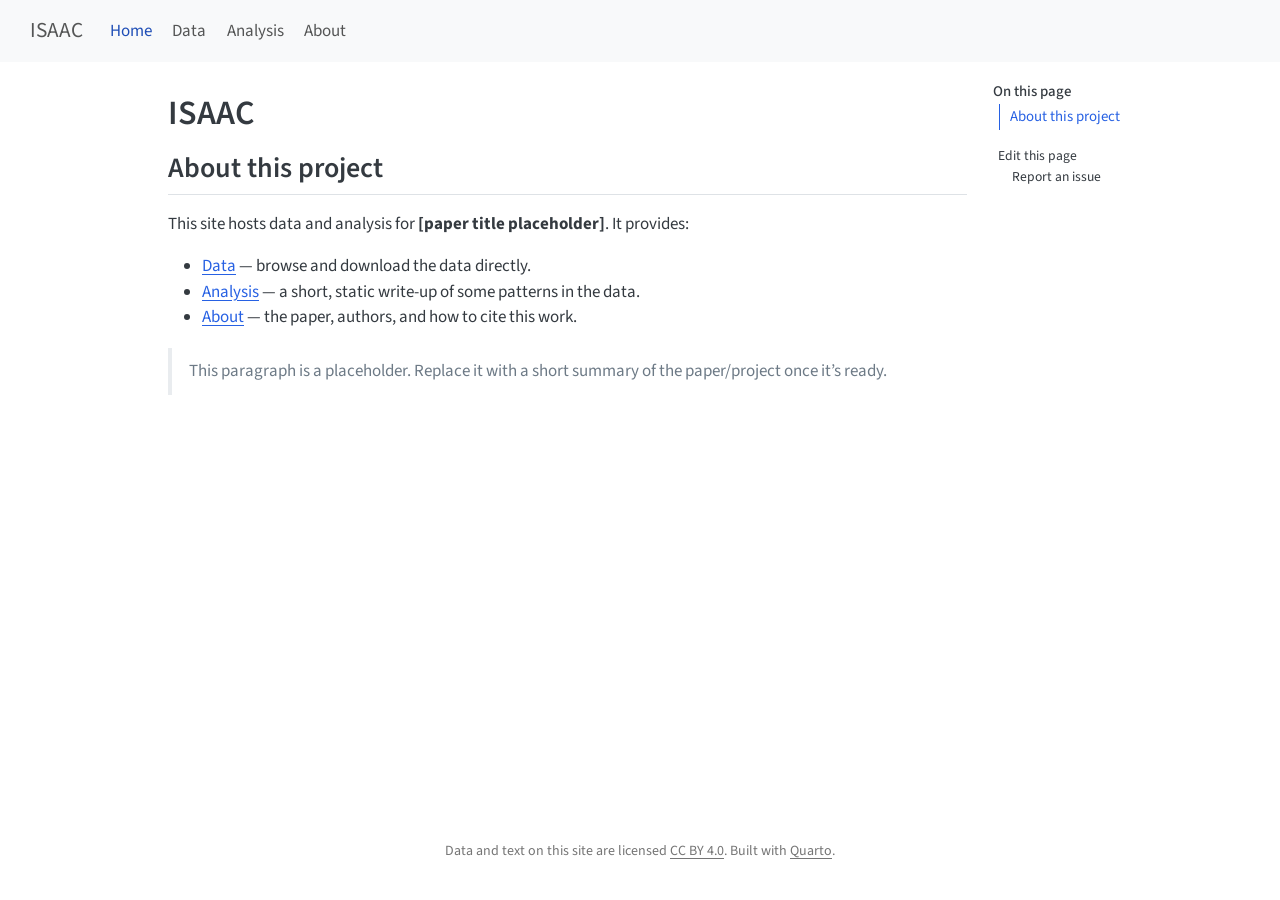
==== index.html @ baa16185 "Built site for gh-pages" ====
<!DOCTYPE html>
<html xmlns="http://www.w3.org/1999/xhtml" lang="en" xml:lang="en"><head>

<meta charset="utf-8">
<meta name="generator" content="quarto-1.10.19">

<meta name="viewport" content="width=device-width, initial-scale=1.0, user-scalable=yes">


<title>ISAAC</title>
<style>
/* Default styles provided by pandoc.
** See https://pandoc.org/MANUAL.html#variables-for-html for config info.
*/
span.smallcaps{font-variant: small-caps;}
div.columns{display: flex; gap: 1.5em;}
div.column{flex: auto;}
@media screen {
div.columns{gap: min(4vw, 1.5em);}
div.column{overflow-x: auto;}
}
div.hanging-indent{margin-left: 1.5em; text-indent: -1.5em;}
ul.task-list{list-style: none;}
ul.task-list li input[type="checkbox"] {
  width: 0.8em;
  margin: 0 0.8em 0.2em -1em; /* quarto-specific, see https://github.com/quarto-dev/quarto-cli/issues/4556 */ 
  vertical-align: middle;
}
</style>


<script src="site_libs/quarto-nav/quarto-nav.js"></script>
<script src="site_libs/quarto-nav/headroom.min.js"></script>
<script src="site_libs/clipboard/clipboard.min.js"></script>
<script src="site_libs/quarto-search/autocomplete.umd.js"></script>
<script src="site_libs/quarto-search/fuse.min.js"></script>
<script src="site_libs/quarto-search/quarto-search.js"></script>
<meta name="quarto:offset" content="./">
<script src="site_libs/quarto-html/quarto.js" type="module"></script>
<script src="site_libs/quarto-html/tabsets/tabsets.js" type="module"></script>
<script src="site_libs/quarto-html/popper.min.js"></script>
<script src="site_libs/quarto-html/tippy.umd.min.js"></script>
<script src="site_libs/quarto-html/anchor.min.js"></script>
<link href="site_libs/quarto-html/tippy.css" rel="stylesheet">
<link href="site_libs/quarto-html/quarto-syntax-highlighting-bf27225e3a48a9273f3daa8f8e829971.css" rel="stylesheet" id="quarto-text-highlighting-styles">
<script src="site_libs/bootstrap/bootstrap.min.js"></script>
<link href="site_libs/bootstrap/bootstrap-icons.css" rel="stylesheet">
<link href="site_libs/bootstrap/bootstrap-a14d652b86e00f03abd5043129e363d4.min.css" rel="stylesheet" append-hash="true" id="quarto-bootstrap" data-mode="light">
<script id="quarto-search-options" type="application/json">{
  "location": "navbar",
  "copy-button": false,
  "collapse-after": 3,
  "panel-placement": "end",
  "type": "overlay",
  "limit": 50,
  "keyboard-shortcut": [
    "f",
    "/",
    "s"
  ],
  "show-item-context": false,
  "language": {
    "search-no-results-text": "No results",
    "search-matching-documents-text": "matching documents",
    "search-copy-link-title": "Copy link to search",
    "search-hide-matches-text": "Hide additional matches",
    "search-more-match-text": "more match in this document",
    "search-more-matches-text": "more matches in this document",
    "search-clear-button-title": "Clear",
    "search-text-placeholder": "",
    "search-detached-cancel-button-title": "Cancel",
    "search-submit-button-title": "Submit",
    "search-label": "Search"
  }
}</script>


<link rel="stylesheet" href="styles.css">
</head>

<body class="nav-fixed quarto-light">

<div id="quarto-search-results"></div>
  <header id="quarto-header" class="headroom fixed-top">
    <nav class="navbar navbar-expand-lg " data-bs-theme="dark">
      <div class="navbar-container container-fluid">
      <div class="navbar-brand-container mx-auto">
    <a class="navbar-brand" href="./index.html">
    <span class="navbar-title">ISAAC</span>
    </a>
  </div>
            <div id="quarto-search" class="" title="Search"></div>
          <button class="navbar-toggler" type="button" data-bs-toggle="collapse" data-bs-target="#navbarCollapse" aria-controls="navbarCollapse" role="menu" aria-expanded="false" aria-label="Toggle navigation" onclick="if (window.quartoToggleHeadroom) { window.quartoToggleHeadroom(); }">
  <span class="navbar-toggler-icon"></span>
</button>
          <div class="collapse navbar-collapse" id="navbarCollapse">
            <ul class="navbar-nav navbar-nav-scroll me-auto">
  <li class="nav-item">
    <a class="nav-link active" href="./index.html" aria-current="page"> 
<span class="menu-text">Home</span></a>
  </li>  
  <li class="nav-item">
    <a class="nav-link" href="./data.html"> 
<span class="menu-text">Data</span></a>
  </li>  
  <li class="nav-item">
    <a class="nav-link" href="./analysis.html"> 
<span class="menu-text">Analysis</span></a>
  </li>  
  <li class="nav-item">
    <a class="nav-link" href="./about.html"> 
<span class="menu-text">About</span></a>
  </li>  
</ul>
            <ul class="navbar-nav navbar-nav-scroll ms-auto">
  <li class="nav-item compact">
    <a class="nav-link" href="https://github.com/KevinNavarreteParra/isaac_data"> <i class="bi bi-github" role="img" aria-label="GitHub repository">
</i> 
<span class="menu-text"></span></a>
  </li>  
</ul>
          </div> <!-- /navcollapse -->
            <div class="quarto-navbar-tools">
</div>
      </div> <!-- /container-fluid -->
    </nav>
</header>
<!-- content -->
<div id="quarto-content" class="quarto-container page-columns page-rows-contents page-layout-article page-navbar">
<!-- sidebar -->
<!-- margin-sidebar -->
    <div id="quarto-margin-sidebar" class="sidebar margin-sidebar">
        <nav id="TOC" role="doc-toc" class="toc-active">
    <h2 id="toc-title">On this page</h2>
   
  <ul>
  <li><a href="#about-this-project" id="toc-about-this-project" class="nav-link active" data-scroll-target="#about-this-project">About this project</a></li>
  </ul>
<div class="toc-actions"><ul><li><a href="https://github.com/isaac-dataset/isaac-dataset.github.io/edit/main/index.qmd" class="toc-action"><i class="bi bi-github"></i>Edit this page</a></li><li><a href="https://github.com/isaac-dataset/isaac-dataset.github.io/issues/new" class="toc-action"><i class="bi empty"></i>Report an issue</a></li></ul></div></nav>
    </div>
<!-- main -->
<main class="content" id="quarto-document-content">

<header id="title-block-header" class="quarto-title-block default">
<div class="quarto-title">
<h1 class="title">ISAAC</h1>
</div>



<div class="quarto-title-meta">

    
  
    
  </div>
  


</header>


<section id="about-this-project" class="level2">
<h2 class="anchored" data-anchor-id="about-this-project">About this project</h2>
<p>This site hosts data and analysis for <strong>[paper title placeholder]</strong>. It provides:</p>
<ul>
<li><strong><a href="./data.html">Data</a></strong> — browse and download the data directly.</li>
<li><strong><a href="./analysis.html">Analysis</a></strong> — a short, static write-up of some patterns in the data.</li>
<li><strong><a href="./about.html">About</a></strong> — the paper, authors, and how to cite this work.</li>
</ul>
<blockquote class="blockquote">
<p>This paragraph is a placeholder. Replace it with a short summary of the paper/project once it’s ready.</p>
</blockquote>


</section>

</main> <!-- /main -->
<script id="quarto-html-after-body" type="application/javascript">
  window.document.addEventListener("DOMContentLoaded", function (event) {
    const icon = "";
    const anchorJS = new window.AnchorJS();
    anchorJS.options = {
      placement: 'right',
      icon: icon
    };
    anchorJS.add('.anchored');
    const isCodeAnnotation = (el) => {
      for (const clz of el.classList) {
        if (clz.startsWith('code-annotation-')) {                     
          return true;
        }
      }
      return false;
    }
    const onCopySuccess = function(e) {
      // button target
      const button = e.trigger;
      // don't keep focus
      button.blur();
      // flash "checked"
      button.classList.add('code-copy-button-checked');
      var currentTitle = button.getAttribute("title");
      button.setAttribute("title", "Copied!");
      let tooltip;
      if (window.bootstrap) {
        button.setAttribute("data-bs-toggle", "tooltip");
        button.setAttribute("data-bs-placement", "left");
        button.setAttribute("data-bs-title", "Copied!");
        tooltip = new bootstrap.Tooltip(button, 
          { trigger: "manual", 
            customClass: "code-copy-button-tooltip",
            offset: [0, -8]});
        tooltip.show();    
      }
      setTimeout(function() {
        if (tooltip) {
          tooltip.hide();
          button.removeAttribute("data-bs-title");
          button.removeAttribute("data-bs-toggle");
          button.removeAttribute("data-bs-placement");
        }
        button.setAttribute("title", currentTitle);
        button.classList.remove('code-copy-button-checked');
      }, 1000);
      // clear code selection
      e.clearSelection();
    }
    const getTextToCopy = function(trigger) {
      const outerScaffold = trigger.parentElement.cloneNode(true);
      const codeEl = outerScaffold.querySelector('code');
      for (const childEl of codeEl.children) {
        if (isCodeAnnotation(childEl)) {
          childEl.remove();
        }
      }
      return codeEl.innerText;
    }
    const clipboard = new window.ClipboardJS('.code-copy-button:not([data-in-quarto-modal])', {
      text: getTextToCopy
    });
    clipboard.on('success', onCopySuccess);
    if (window.document.getElementById('quarto-embedded-source-code-modal')) {
      const clipboardModal = new window.ClipboardJS('.code-copy-button[data-in-quarto-modal]', {
        text: getTextToCopy,
        container: window.document.getElementById('quarto-embedded-source-code-modal')
      });
      clipboardModal.on('success', onCopySuccess);
    }
      var localhostRegex = new RegExp(/^(?:http|https):\/\/localhost\:?[0-9]*\//);
      var mailtoRegex = new RegExp(/^mailto:/);
        var filterRegex = new RegExp("https:\/\/isaac-dataset\.github\.io\/");
      var isInternal = (href) => {
          return filterRegex.test(href) || localhostRegex.test(href) || mailtoRegex.test(href);
      }
      // Inspect non-navigation links and adorn them if external
     var links = window.document.querySelectorAll('a[href]:not(.nav-link):not(.navbar-brand):not(.toc-action):not(.sidebar-link):not(.sidebar-item-toggle):not(.pagination-link):not(.no-external):not([aria-hidden]):not(.dropdown-item):not(.quarto-navigation-tool):not(.about-link)');
      for (var i=0; i<links.length; i++) {
        const link = links[i];
        if (!isInternal(link.href)) {
          // undo the damage that might have been done by quarto-nav.js in the case of
          // links that we want to consider external
          if (link.dataset.originalHref !== undefined) {
            link.href = link.dataset.originalHref;
          }
        }
      }
    function tippyHover(el, contentFn, onTriggerFn, onUntriggerFn) {
      const config = {
        allowHTML: true,
        maxWidth: 500,
        delay: 100,
        arrow: false,
        appendTo: function(el) {
            return el.parentElement;
        },
        interactive: true,
        interactiveBorder: 10,
        theme: 'quarto',
        placement: 'bottom-start',
      };
      if (contentFn) {
        config.content = contentFn;
      }
      if (onTriggerFn) {
        config.onTrigger = onTriggerFn;
      }
      if (onUntriggerFn) {
        config.onUntrigger = onUntriggerFn;
      }
      window.tippy(el, config); 
    }
    const noterefs = window.document.querySelectorAll('a[role="doc-noteref"]');
    for (var i=0; i<noterefs.length; i++) {
      const ref = noterefs[i];
      tippyHover(ref, function() {
        // use id or data attribute instead here
        let href = ref.getAttribute('data-footnote-href') || ref.getAttribute('href');
        try { href = new URL(href).hash; } catch {}
        const id = href.replace(/^#\/?/, "");
        const note = window.document.getElementById(id);
        if (note) {
          return note.innerHTML;
        } else {
          return "";
        }
      });
    }
    const xrefs = window.document.querySelectorAll('a.quarto-xref');
    const processXRef = (id, note) => {
      // Strip column container classes
      const stripColumnClz = (el) => {
        el.classList.remove("page-full", "page-columns");
        if (el.children) {
          for (const child of el.children) {
            stripColumnClz(child);
          }
        }
      }
      stripColumnClz(note)
      if (id === null || id.startsWith('sec-')) {
        // Special case sections, only their first couple elements
        const container = document.createElement("div");
        if (note.children && note.children.length > 2) {
          container.appendChild(note.children[0].cloneNode(true));
          for (let i = 1; i < note.children.length; i++) {
            const child = note.children[i];
            if (child.tagName === "P" && child.innerText === "") {
              continue;
            } else {
              container.appendChild(child.cloneNode(true));
              break;
            }
          }
          if (window.Quarto?.typesetMath) {
            window.Quarto.typesetMath(container);
          }
          return container.innerHTML
        } else {
          if (window.Quarto?.typesetMath) {
            window.Quarto.typesetMath(note);
          }
          return note.innerHTML;
        }
      } else {
        // Remove any anchor links if they are present
        const anchorLink = note.querySelector('a.anchorjs-link');
        if (anchorLink) {
          anchorLink.remove();
        }
        if (window.Quarto?.typesetMath) {
          window.Quarto.typesetMath(note);
        }
        if (note.classList.contains("callout")) {
          return note.outerHTML;
        } else {
          return note.innerHTML;
        }
      }
    }
    for (var i=0; i<xrefs.length; i++) {
      const xref = xrefs[i];
      tippyHover(xref, undefined, function(instance) {
        instance.disable();
        let url = xref.getAttribute('href');
        let hash = undefined; 
        if (url.startsWith('#')) {
          hash = url;
        } else {
          try { hash = new URL(url).hash; } catch {}
        }
        if (hash) {
          const id = hash.replace(/^#\/?/, "");
          const note = window.document.getElementById(id);
          if (note !== null) {
            try {
              const html = processXRef(id, note.cloneNode(true));
              instance.setContent(html);
            } finally {
              instance.enable();
              instance.show();
            }
          } else {
            // See if we can fetch this
            fetch(url.split('#')[0])
            .then(res => res.text())
            .then(html => {
              const parser = new DOMParser();
              const htmlDoc = parser.parseFromString(html, "text/html");
              const note = htmlDoc.getElementById(id);
              if (note !== null) {
                const html = processXRef(id, note);
                instance.setContent(html);
              } 
            }).finally(() => {
              instance.enable();
              instance.show();
            });
          }
        } else {
          // See if we can fetch a full url (with no hash to target)
          // This is a special case and we should probably do some content thinning / targeting
          fetch(url)
          .then(res => res.text())
          .then(html => {
            const parser = new DOMParser();
            const htmlDoc = parser.parseFromString(html, "text/html");
            const note = htmlDoc.querySelector('main.content');
            if (note !== null) {
              // This should only happen for chapter cross references
              // (since there is no id in the URL)
              // remove the first header
              if (note.children.length > 0 && note.children[0].tagName === "HEADER") {
                note.children[0].remove();
              }
              const html = processXRef(null, note);
              instance.setContent(html);
            } 
          }).finally(() => {
            instance.enable();
            instance.show();
          });
        }
      }, function(instance) {
      });
    }
        let selectedAnnoteEl;
        const selectorForAnnotation = ( cell, annotation) => {
          let cellAttr = 'data-code-cell="' + cell + '"';
          let lineAttr = 'data-code-annotation="' +  annotation + '"';
          const selector = 'span[' + cellAttr + '][' + lineAttr + ']';
          return selector;
        }
        const selectCodeLines = (annoteEl) => {
          const doc = window.document;
          const targetCell = annoteEl.getAttribute("data-target-cell");
          const targetAnnotation = annoteEl.getAttribute("data-target-annotation");
          const annoteSpan = window.document.querySelector(selectorForAnnotation(targetCell, targetAnnotation));
          const lines = annoteSpan.getAttribute("data-code-lines").split(",");
          const lineIds = lines.map((line) => {
            return targetCell + "-" + line;
          })
          let top = null;
          let height = null;
          let parent = null;
          if (lineIds.length > 0) {
              //compute the position of the single el (top and bottom and make a div)
              const el = window.document.getElementById(lineIds[0]);
              top = el.offsetTop;
              height = el.offsetHeight;
              parent = el.parentElement.parentElement;
            if (lineIds.length > 1) {
              const lastEl = window.document.getElementById(lineIds[lineIds.length - 1]);
              const bottom = lastEl.offsetTop + lastEl.offsetHeight;
              height = bottom - top;
            }
            if (top !== null && height !== null && parent !== null) {
              // cook up a div (if necessary) and position it 
              let div = window.document.getElementById("code-annotation-line-highlight");
              if (div === null) {
                div = window.document.createElement("div");
                div.setAttribute("id", "code-annotation-line-highlight");
                div.style.position = 'absolute';
                parent.appendChild(div);
              }
              div.style.top = top - 2 + "px";
              div.style.height = height + 4 + "px";
              div.style.left = 0;
              let gutterDiv = window.document.getElementById("code-annotation-line-highlight-gutter");
              if (gutterDiv === null) {
                gutterDiv = window.document.createElement("div");
                gutterDiv.setAttribute("id", "code-annotation-line-highlight-gutter");
                gutterDiv.style.position = 'absolute';
                const codeCell = window.document.getElementById(targetCell);
                const gutter = codeCell.querySelector('.code-annotation-gutter');
                gutter.appendChild(gutterDiv);
              }
              gutterDiv.style.top = top - 2 + "px";
              gutterDiv.style.height = height + 4 + "px";
            }
            selectedAnnoteEl = annoteEl;
          }
        };
        const unselectCodeLines = () => {
          const elementsIds = ["code-annotation-line-highlight", "code-annotation-line-highlight-gutter"];
          elementsIds.forEach((elId) => {
            const div = window.document.getElementById(elId);
            if (div) {
              div.remove();
            }
          });
          selectedAnnoteEl = undefined;
        };
          // Handle positioning of the toggle
      window.addEventListener(
        "resize",
        throttle(() => {
          elRect = undefined;
          if (selectedAnnoteEl) {
            selectCodeLines(selectedAnnoteEl);
          }
        }, 10)
      );
      function throttle(fn, ms) {
      let throttle = false;
      let timer;
        return (...args) => {
          if(!throttle) { // first call gets through
              fn.apply(this, args);
              throttle = true;
          } else { // all the others get throttled
              if(timer) clearTimeout(timer); // cancel #2
              timer = setTimeout(() => {
                fn.apply(this, args);
                timer = throttle = false;
              }, ms);
          }
        };
      }
        // Attach click handler to the DT
        const annoteDls = window.document.querySelectorAll('dt[data-target-cell]');
        for (const annoteDlNode of annoteDls) {
          annoteDlNode.addEventListener('click', (event) => {
            const clickedEl = event.target;
            if (clickedEl !== selectedAnnoteEl) {
              unselectCodeLines();
              const activeEl = window.document.querySelector('dt[data-target-cell].code-annotation-active');
              if (activeEl) {
                activeEl.classList.remove('code-annotation-active');
              }
              selectCodeLines(clickedEl);
              clickedEl.classList.add('code-annotation-active');
            } else {
              // Unselect the line
              unselectCodeLines();
              clickedEl.classList.remove('code-annotation-active');
            }
          });
        }
    const findCites = (el) => {
      const parentEl = el.parentElement;
      if (parentEl) {
        const cites = parentEl.dataset.cites;
        if (cites) {
          return {
            el,
            cites: cites.split(' ')
          };
        } else {
          return findCites(el.parentElement)
        }
      } else {
        return undefined;
      }
    };
    var bibliorefs = window.document.querySelectorAll('a[role="doc-biblioref"]');
    for (var i=0; i<bibliorefs.length; i++) {
      const ref = bibliorefs[i];
      const citeInfo = findCites(ref);
      if (citeInfo) {
        tippyHover(citeInfo.el, function() {
          var popup = window.document.createElement('div');
          citeInfo.cites.forEach(function(cite) {
            var citeDiv = window.document.createElement('div');
            citeDiv.classList.add('hanging-indent');
            citeDiv.classList.add('csl-entry');
            var biblioDiv = window.document.getElementById('ref-' + cite);
            if (biblioDiv) {
              citeDiv.innerHTML = biblioDiv.innerHTML;
            }
            popup.appendChild(citeDiv);
          });
          return popup.innerHTML;
        });
      }
    }
  });
  </script>
</div> <!-- /content -->
<footer class="footer">
  <div class="nav-footer">
    <div class="nav-footer-left">
      &nbsp;
    </div>   
    <div class="nav-footer-center">
<p>Data and text on this site are licensed <a href="https://creativecommons.org/licenses/by/4.0/">CC BY 4.0</a>. Built with <a href="https://quarto.org">Quarto</a>.</p>
<div class="toc-actions d-sm-block d-md-none"><ul><li><a href="https://github.com/isaac-dataset/isaac-dataset.github.io/edit/main/index.qmd" class="toc-action"><i class="bi bi-github"></i>Edit this page</a></li><li><a href="https://github.com/isaac-dataset/isaac-dataset.github.io/issues/new" class="toc-action"><i class="bi empty"></i>Report an issue</a></li></ul></div></div>
    <div class="nav-footer-right">
      &nbsp;
    </div>
  </div>
</footer>




</body></html>
---- site_libs/quarto-html/quarto-syntax-highlighting-bf27225e3a48a9273f3daa8f8e829971.css ----
/* quarto syntax highlight colors */
:root {
  --quarto-hl-ot-color: #003B4F;
  --quarto-hl-at-color: #657422;
  --quarto-hl-ss-color: #20794D;
  --quarto-hl-an-color: #5E5E5E;
  --quarto-hl-fu-color: #4758AB;
  --quarto-hl-st-color: #20794D;
  --quarto-hl-cf-color: #003B4F;
  --quarto-hl-op-color: #5E5E5E;
  --quarto-hl-er-color: #AD0000;
  --quarto-hl-bn-color: #AD0000;
  --quarto-hl-al-color: #AD0000;
  --quarto-hl-va-color: #111111;
  --quarto-hl-bu-color: inherit;
  --quarto-hl-ex-color: inherit;
  --quarto-hl-pp-color: #AD0000;
  --quarto-hl-in-color: #5E5E5E;
  --quarto-hl-vs-color: #20794D;
  --quarto-hl-wa-color: #5E5E5E;
  --quarto-hl-do-color: #5E5E5E;
  --quarto-hl-im-color: #00769E;
  --quarto-hl-ch-color: #20794D;
  --quarto-hl-dt-color: #AD0000;
  --quarto-hl-fl-color: #AD0000;
  --quarto-hl-co-color: #5E5E5E;
  --quarto-hl-cv-color: #5E5E5E;
  --quarto-hl-cn-color: #8f5902;
  --quarto-hl-sc-color: #5E5E5E;
  --quarto-hl-dv-color: #AD0000;
  --quarto-hl-kw-color: #003B4F;
}

/* other quarto variables */
:root {
  --quarto-font-monospace: SFMono-Regular, Menlo, Monaco, Consolas, "Liberation Mono", "Courier New", monospace;
}

/* syntax highlight based on Pandoc's rules */
pre > code.sourceCode > span {
  color: #003B4F;
}

code.sourceCode > span {
  color: #003B4F;
}

div.sourceCode,
div.sourceCode pre.sourceCode {
  color: #003B4F;
}

/* Normal */
code span {
  color: #003B4F;
}

/* Alert */
code span.al {
  color: #AD0000;
  font-style: inherit;
}

/* Annotation */
code span.an {
  color: #5E5E5E;
  font-style: inherit;
}

/* Attribute */
code span.at {
  color: #657422;
  font-style: inherit;
}

/* BaseN */
code span.bn {
  color: #AD0000;
  font-style: inherit;
}

/* BuiltIn */
code span.bu {
  font-style: inherit;
}

/* ControlFlow */
code span.cf {
  color: #003B4F;
  font-weight: bold;
  font-style: inherit;
}

/* Char */
code span.ch {
  color: #20794D;
  font-style: inherit;
}

/* Constant */
code span.cn {
  color: #8f5902;
  font-style: inherit;
}

/* Comment */
code span.co {
  color: #5E5E5E;
  font-style: inherit;
}

/* CommentVar */
code span.cv {
  color: #5E5E5E;
  font-style: italic;
}

/* Documentation */
code span.do {
  color: #5E5E5E;
  font-style: italic;
}

/* DataType */
code span.dt {
  color: #AD0000;
  font-style: inherit;
}

/* DecVal */
code span.dv {
  color: #AD0000;
  font-style: inherit;
}

/* Error */
code span.er {
  color: #AD0000;
  font-style: inherit;
}

/* Extension */
code span.ex {
  font-style: inherit;
}

/* Float */
code span.fl {
  color: #AD0000;
  font-style: inherit;
}

/* Function */
code span.fu {
  color: #4758AB;
  font-style: inherit;
}

/* Import */
code span.im {
  color: #00769E;
  font-style: inherit;
}

/* Information */
code span.in {
  color: #5E5E5E;
  font-style: inherit;
}

/* Keyword */
code span.kw {
  color: #003B4F;
  font-weight: bold;
  font-style: inherit;
}

/* Operator */
code span.op {
  color: #5E5E5E;
  font-style: inherit;
}

/* Other */
code span.ot {
  color: #003B4F;
  font-style: inherit;
}

/* Preprocessor */
code span.pp {
  color: #AD0000;
  font-style: inherit;
}

/* SpecialChar */
code span.sc {
  color: #5E5E5E;
  font-style: inherit;
}

/* SpecialString */
code span.ss {
  color: #20794D;
  font-style: inherit;
}

/* String */
code span.st {
  color: #20794D;
  font-style: inherit;
}

/* Variable */
code span.va {
  color: #111111;
  font-style: inherit;
}

/* VerbatimString */
code span.vs {
  color: #20794D;
  font-style: inherit;
}

/* Warning */
code span.wa {
  color: #5E5E5E;
  font-style: italic;
}

.prevent-inlining {
  content: "</";
}

/*# sourceMappingURL=8be38f48d34c45af72792cbd699585e7.css.map */
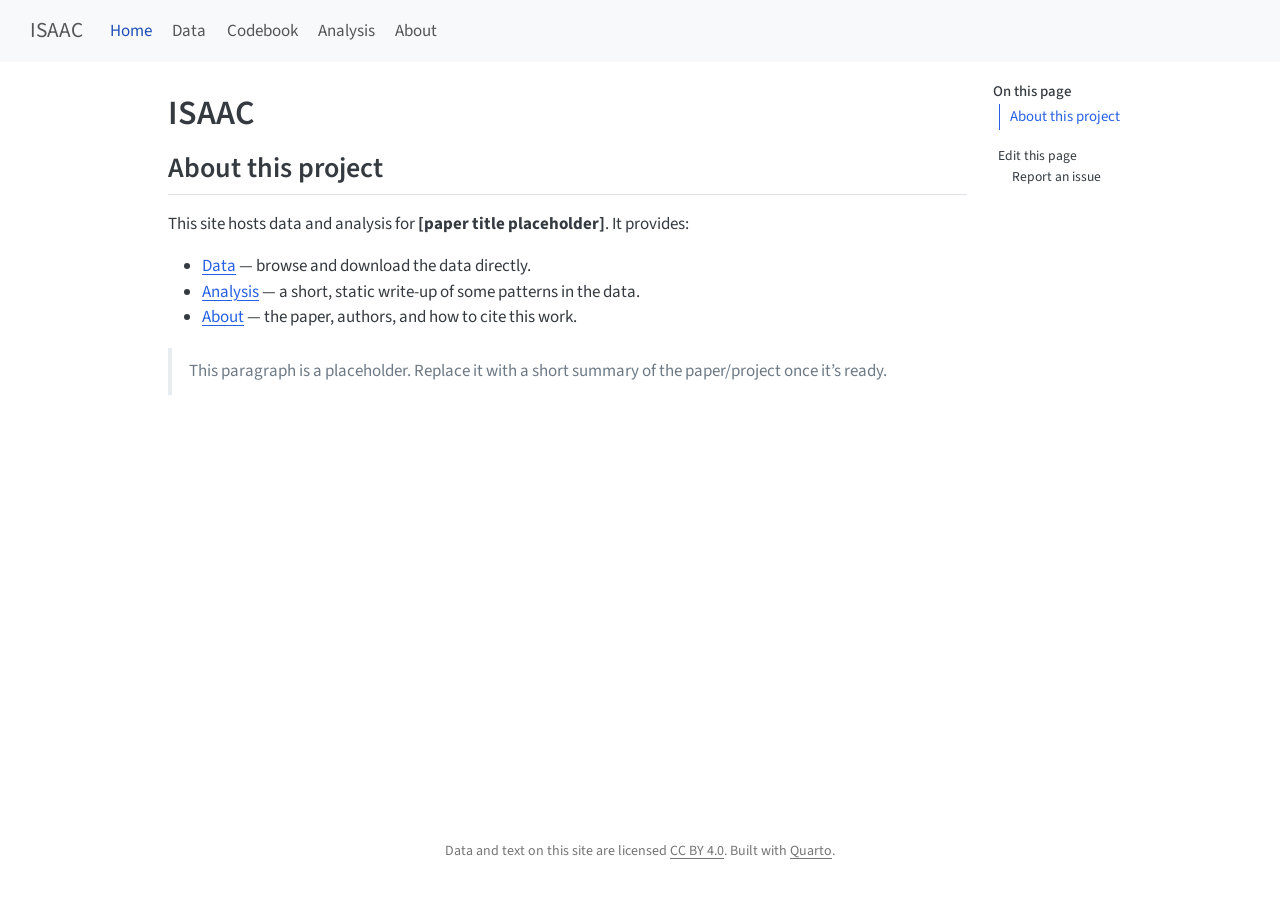
==== commit bcd30f1a: "Built site for gh-pages" ====
--- a/index.html
+++ b/index.html
@@ -104,6 +104,10 @@
 <span class="menu-text">Data</span></a>
   </li>  
   <li class="nav-item">
+    <a class="nav-link" href="./codebook.html"> 
+<span class="menu-text">Codebook</span></a>
+  </li>  
+  <li class="nav-item">
     <a class="nav-link" href="./analysis.html"> 
 <span class="menu-text">Analysis</span></a>
   </li>  
@@ -114,7 +118,7 @@
 </ul>
             <ul class="navbar-nav navbar-nav-scroll ms-auto">
   <li class="nav-item compact">
-    <a class="nav-link" href="https://github.com/KevinNavarreteParra/isaac_data"> <i class="bi bi-github" role="img" aria-label="GitHub repository">
+    <a class="nav-link" href="https://github.com/isaac-dataset/isaac-dataset.github.io"> <i class="bi bi-github" role="img" aria-label="GitHub repository">
 </i> 
 <span class="menu-text"></span></a>
   </li>  
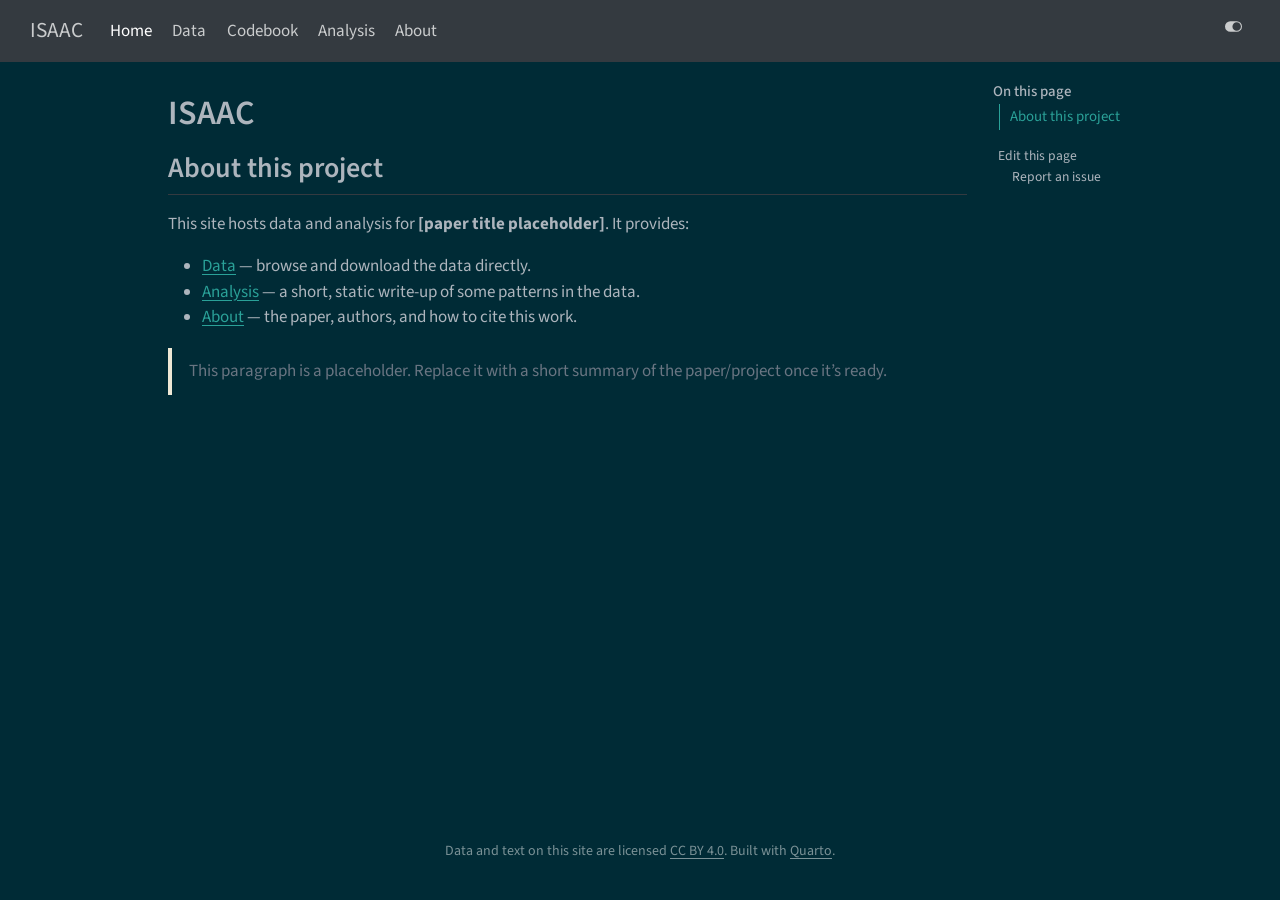
==== commit ea33cf24: "Built site for gh-pages" ====
--- a/index.html
+++ b/index.html
@@ -42,10 +42,12 @@
 <script src="site_libs/quarto-html/tippy.umd.min.js"></script>
 <script src="site_libs/quarto-html/anchor.min.js"></script>
 <link href="site_libs/quarto-html/tippy.css" rel="stylesheet">
-<link href="site_libs/quarto-html/quarto-syntax-highlighting-bf27225e3a48a9273f3daa8f8e829971.css" rel="stylesheet" id="quarto-text-highlighting-styles">
+<link href="site_libs/quarto-html/quarto-syntax-highlighting-bf27225e3a48a9273f3daa8f8e829971.css" rel="stylesheet" class="quarto-color-scheme" id="quarto-text-highlighting-styles">
+<link href="site_libs/quarto-html/quarto-syntax-highlighting-dark-b626d73c4c936ccc3cb08be7d45d1df6.css" rel="stylesheet" class="quarto-color-scheme quarto-color-alternate" id="quarto-text-highlighting-styles">
 <script src="site_libs/bootstrap/bootstrap.min.js"></script>
 <link href="site_libs/bootstrap/bootstrap-icons.css" rel="stylesheet">
-<link href="site_libs/bootstrap/bootstrap-a14d652b86e00f03abd5043129e363d4.min.css" rel="stylesheet" append-hash="true" id="quarto-bootstrap" data-mode="light">
+<link href="site_libs/bootstrap/bootstrap-a14d652b86e00f03abd5043129e363d4.min.css" rel="stylesheet" append-hash="true" class="quarto-color-scheme" id="quarto-bootstrap" data-mode="light">
+<link href="site_libs/bootstrap/bootstrap-dark-9a0473249bd8761406e753fb908c070d.min.css" rel="stylesheet" append-hash="true" class="quarto-color-scheme quarto-color-alternate" id="quarto-bootstrap" data-mode="dark">
 <script id="quarto-search-options" type="application/json">{
   "location": "navbar",
   "copy-button": false,
@@ -78,7 +80,167 @@
 <link rel="stylesheet" href="styles.css">
 </head>
 
-<body class="nav-fixed quarto-light">
+<body class="nav-fixed quarto-dark"><script id="quarto-html-before-body" type="application/javascript">
+    const toggleBodyColorMode = (bsSheetEl) => {
+      const mode = bsSheetEl.getAttribute("data-mode");
+      const bodyEl = window.document.querySelector("body");
+      if (mode === "dark") {
+        bodyEl.classList.add("quarto-dark");
+        bodyEl.classList.remove("quarto-light");
+      } else {
+        bodyEl.classList.add("quarto-light");
+        bodyEl.classList.remove("quarto-dark");
+      }
+    }
+    const toggleBodyColorPrimary = () => {
+      const bsSheetEl = window.document.querySelector("link#quarto-bootstrap:not([rel=disabled-stylesheet])");
+      if (bsSheetEl) {
+        toggleBodyColorMode(bsSheetEl);
+      }
+    }
+    const setColorSchemeToggle = (alternate) => {
+      const toggles = window.document.querySelectorAll('.quarto-color-scheme-toggle');
+      for (let i=0; i < toggles.length; i++) {
+        const toggle = toggles[i];
+        if (toggle) {
+          if (alternate) {
+            toggle.classList.add("alternate");
+          } else {
+            toggle.classList.remove("alternate");
+          }
+        }
+      }
+    };
+    const toggleColorMode = (alternate) => {
+      // Switch the stylesheets
+      const primaryStylesheets = window.document.querySelectorAll('link.quarto-color-scheme:not(.quarto-color-alternate)');
+      const alternateStylesheets = window.document.querySelectorAll('link.quarto-color-scheme.quarto-color-alternate');
+      manageTransitions('#quarto-margin-sidebar .nav-link', false);
+      if (alternate) {
+        // note: dark is layered on light, we don't disable primary!
+        enableStylesheet(alternateStylesheets);
+        for (const sheetNode of alternateStylesheets) {
+          if (sheetNode.id === "quarto-bootstrap") {
+            toggleBodyColorMode(sheetNode);
+          }
+        }
+      } else {
+        disableStylesheet(alternateStylesheets);
+        enableStylesheet(primaryStylesheets)
+        toggleBodyColorPrimary();
+      }
+      manageTransitions('#quarto-margin-sidebar .nav-link', true);
+      // Switch the toggles
+      setColorSchemeToggle(alternate)
+      // Hack to workaround the fact that safari doesn't
+      // properly recolor the scrollbar when toggling (#1455)
+      if (navigator.userAgent.indexOf('Safari') > 0 && navigator.userAgent.indexOf('Chrome') == -1) {
+        manageTransitions("body", false);
+        window.scrollTo(0, 1);
+        setTimeout(() => {
+          window.scrollTo(0, 0);
+          manageTransitions("body", true);
+        }, 40);
+      }
+    }
+    const disableStylesheet = (stylesheets) => {
+      for (let i=0; i < stylesheets.length; i++) {
+        const stylesheet = stylesheets[i];
+        stylesheet.rel = 'disabled-stylesheet';
+      }
+    }
+    const enableStylesheet = (stylesheets) => {
+      for (let i=0; i < stylesheets.length; i++) {
+        const stylesheet = stylesheets[i];
+        if(stylesheet.rel !== 'stylesheet') { // for Chrome, which will still FOUC without this check
+          stylesheet.rel = 'stylesheet';
+        }
+      }
+    }
+    const manageTransitions = (selector, allowTransitions) => {
+      const els = window.document.querySelectorAll(selector);
+      for (let i=0; i < els.length; i++) {
+        const el = els[i];
+        if (allowTransitions) {
+          el.classList.remove('notransition');
+        } else {
+          el.classList.add('notransition');
+        }
+      }
+    }
+    const isFileUrl = () => {
+      return window.location.protocol === 'file:';
+    }
+    const hasAlternateSentinel = () => {
+      let styleSentinel = getColorSchemeSentinel();
+      if (styleSentinel !== null) {
+        return styleSentinel === "alternate";
+      } else {
+        return false;
+      }
+    }
+    const setStyleSentinel = (alternate) => {
+      const value = alternate ? "alternate" : "default";
+      if (!isFileUrl()) {
+        window.localStorage.setItem("quarto-color-scheme", value);
+      } else {
+        localAlternateSentinel = value;
+      }
+    }
+    const getColorSchemeSentinel = () => {
+      if (!isFileUrl()) {
+        const storageValue = window.localStorage.getItem("quarto-color-scheme");
+        return storageValue != null ? storageValue : localAlternateSentinel;
+      } else {
+        return localAlternateSentinel;
+      }
+    }
+    const toggleGiscusIfUsed = (isAlternate, darkModeDefault) => {
+      const baseTheme = document.querySelector('#giscus-base-theme')?.value ?? 'light';
+      const alternateTheme = document.querySelector('#giscus-alt-theme')?.value ?? 'dark';
+      let newTheme = '';
+      if(authorPrefersDark) {
+        newTheme = isAlternate ? baseTheme : alternateTheme;
+      } else {
+        newTheme = isAlternate ? alternateTheme : baseTheme;
+      }
+      const changeGiscusTheme = () => {
+        // From: https://github.com/giscus/giscus/issues/336
+        const sendMessage = (message) => {
+          const iframe = document.querySelector('iframe.giscus-frame');
+          if (!iframe) return;
+          iframe.contentWindow.postMessage({ giscus: message }, 'https://giscus.app');
+        }
+        sendMessage({
+          setConfig: {
+            theme: newTheme
+          }
+        });
+      }
+      const isGiscussLoaded = window.document.querySelector('iframe.giscus-frame') !== null;
+      if (isGiscussLoaded) {
+        changeGiscusTheme();
+      }
+    };
+    const authorPrefersDark = true;
+    const darkModeDefault = authorPrefersDark;
+    let localAlternateSentinel = darkModeDefault ? 'alternate' : 'default';
+    // Dark / light mode switch
+    window.quartoToggleColorScheme = () => {
+      // Read the current dark / light value
+      let toAlternate = !hasAlternateSentinel();
+      toggleColorMode(toAlternate);
+      setStyleSentinel(toAlternate);
+      toggleGiscusIfUsed(toAlternate, darkModeDefault);
+      window.dispatchEvent(new Event('resize'));
+    };
+    // Switch to dark mode if need be
+    if (hasAlternateSentinel()) {
+      toggleColorMode(true);
+    } else {
+      toggleColorMode(false);
+    }
+  </script>
 
 <div id="quarto-search-results"></div>
   <header id="quarto-header" class="headroom fixed-top">
@@ -125,6 +287,7 @@
 </ul>
           </div> <!-- /navcollapse -->
             <div class="quarto-navbar-tools">
+  <a href="" class="quarto-color-scheme-toggle quarto-navigation-tool  px-1" onclick="window.quartoToggleColorScheme(); return false;" title="Toggle dark mode"><i class="bi"></i></a>
 </div>
       </div> <!-- /container-fluid -->
     </nav>
@@ -145,6 +308,7 @@
 <!-- main -->
 <main class="content" id="quarto-document-content">
 
+
 <header id="title-block-header" class="quarto-title-block default">
 <div class="quarto-title">
 <h1 class="title">ISAAC</h1>
@@ -182,6 +346,19 @@
 </main> <!-- /main -->
 <script id="quarto-html-after-body" type="application/javascript">
   window.document.addEventListener("DOMContentLoaded", function (event) {
+    // Ensure there is a toggle, if there isn't float one in the top right
+    if (window.document.querySelector('.quarto-color-scheme-toggle') === null) {
+      const a = window.document.createElement('a');
+      a.classList.add('top-right');
+      a.classList.add('quarto-color-scheme-toggle');
+      a.href = "";
+      a.onclick = function() { try { window.quartoToggleColorScheme(); } catch {} return false; };
+      const i = window.document.createElement("i");
+      i.classList.add('bi');
+      a.appendChild(i);
+      window.document.body.appendChild(a);
+    }
+    setColorSchemeToggle(hasAlternateSentinel())
     const icon = "";
     const anchorJS = new window.AnchorJS();
     anchorJS.options = {
--- a/site_libs/quarto-html/quarto-syntax-highlighting-dark-b626d73c4c936ccc3cb08be7d45d1df6.css
+++ b/site_libs/quarto-html/quarto-syntax-highlighting-dark-b626d73c4c936ccc3cb08be7d45d1df6.css
@@ -0,0 +1,219 @@
+/* quarto syntax highlight colors */
+:root {
+  --quarto-hl-al-color: #f07178;
+  --quarto-hl-an-color: #d4d0ab;
+  --quarto-hl-at-color: #00e0e0;
+  --quarto-hl-bn-color: #d4d0ab;
+  --quarto-hl-bu-color: #abe338;
+  --quarto-hl-ch-color: #abe338;
+  --quarto-hl-co-color: #f8f8f2;
+  --quarto-hl-cv-color: #ffd700;
+  --quarto-hl-cn-color: #ffd700;
+  --quarto-hl-cf-color: #ffa07a;
+  --quarto-hl-dt-color: #ffa07a;
+  --quarto-hl-dv-color: #d4d0ab;
+  --quarto-hl-do-color: #f8f8f2;
+  --quarto-hl-er-color: #f07178;
+  --quarto-hl-ex-color: #00e0e0;
+  --quarto-hl-fl-color: #d4d0ab;
+  --quarto-hl-fu-color: #ffa07a;
+  --quarto-hl-im-color: #abe338;
+  --quarto-hl-in-color: #d4d0ab;
+  --quarto-hl-kw-color: #ffa07a;
+  --quarto-hl-op-color: #ffa07a;
+  --quarto-hl-ot-color: #00e0e0;
+  --quarto-hl-pp-color: #dcc6e0;
+  --quarto-hl-re-color: #00e0e0;
+  --quarto-hl-sc-color: #abe338;
+  --quarto-hl-ss-color: #abe338;
+  --quarto-hl-st-color: #abe338;
+  --quarto-hl-va-color: #00e0e0;
+  --quarto-hl-vs-color: #abe338;
+  --quarto-hl-wa-color: #dcc6e0;
+}
+
+/* other quarto variables */
+:root {
+  --quarto-font-monospace: SFMono-Regular, Menlo, Monaco, Consolas, "Liberation Mono", "Courier New", monospace;
+}
+
+/* syntax highlight based on Pandoc's rules */
+pre > code.sourceCode > span {
+  color: #f8f8f2;
+}
+
+code.sourceCode > span {
+  color: #f8f8f2;
+}
+
+div.sourceCode,
+div.sourceCode pre.sourceCode {
+  color: #f8f8f2;
+}
+
+/* Normal */
+code span {
+  color: #f8f8f2;
+}
+
+/* Alert */
+code span.al {
+  color: #f07178;
+}
+
+/* Annotation */
+code span.an {
+  color: #d4d0ab;
+}
+
+/* Attribute */
+code span.at {
+  color: #00e0e0;
+}
+
+/* BaseN */
+code span.bn {
+  color: #d4d0ab;
+}
+
+/* BuiltIn */
+code span.bu {
+  color: #abe338;
+}
+
+/* ControlFlow */
+code span.cf {
+  font-weight: bold;
+  color: #ffa07a;
+}
+
+/* Char */
+code span.ch {
+  color: #abe338;
+}
+
+/* Constant */
+code span.cn {
+  color: #ffd700;
+}
+
+/* Comment */
+code span.co {
+  font-style: italic;
+  color: #f8f8f2;
+}
+
+/* CommentVar */
+code span.cv {
+  color: #ffd700;
+}
+
+/* Documentation */
+code span.do {
+  color: #f8f8f2;
+}
+
+/* DataType */
+code span.dt {
+  color: #ffa07a;
+}
+
+/* DecVal */
+code span.dv {
+  color: #d4d0ab;
+}
+
+/* Error */
+code span.er {
+  color: #f07178;
+  text-decoration: underline;
+}
+
+/* Extension */
+code span.ex {
+  font-weight: bold;
+  color: #00e0e0;
+}
+
+/* Float */
+code span.fl {
+  color: #d4d0ab;
+}
+
+/* Function */
+code span.fu {
+  color: #ffa07a;
+}
+
+/* Import */
+code span.im {
+  color: #abe338;
+}
+
+/* Information */
+code span.in {
+  color: #d4d0ab;
+}
+
+/* Keyword */
+code span.kw {
+  font-weight: bold;
+  color: #ffa07a;
+}
+
+/* Operator */
+code span.op {
+  color: #ffa07a;
+}
+
+/* Other */
+code span.ot {
+  color: #00e0e0;
+}
+
+/* Preprocessor */
+code span.pp {
+  color: #dcc6e0;
+}
+
+/* RegionMarker */
+code span.re {
+  background-color: #f8f8f2;
+  color: #00e0e0;
+}
+
+/* SpecialChar */
+code span.sc {
+  color: #abe338;
+}
+
+/* SpecialString */
+code span.ss {
+  color: #abe338;
+}
+
+/* String */
+code span.st {
+  color: #abe338;
+}
+
+/* Variable */
+code span.va {
+  color: #00e0e0;
+}
+
+/* VerbatimString */
+code span.vs {
+  color: #abe338;
+}
+
+/* Warning */
+code span.wa {
+  color: #dcc6e0;
+}
+
+.prevent-inlining {
+  content: "</";
+}
+
+/*# sourceMappingURL=a269c63e8167c3ae395728e86feb0848.css.map */
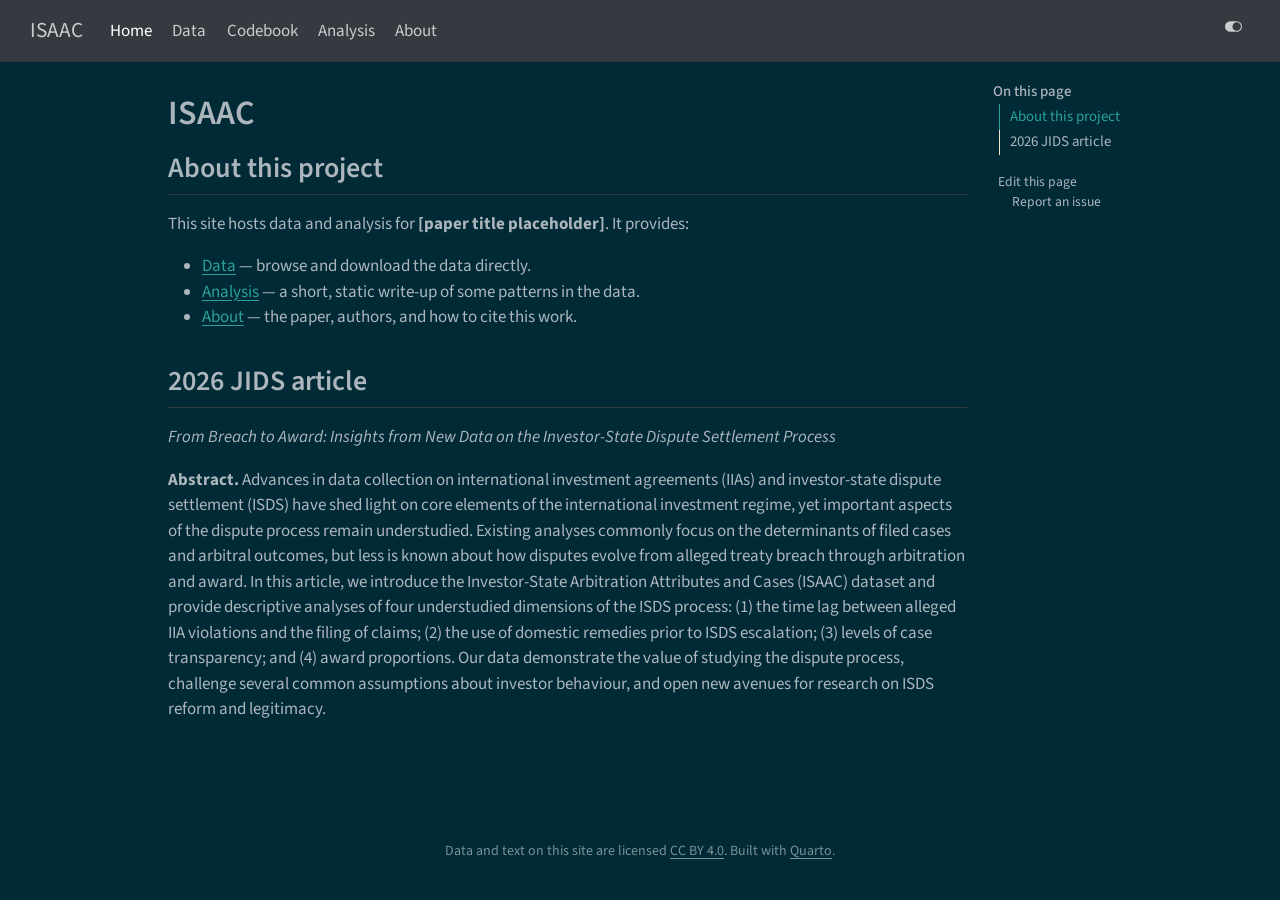
==== commit 084a0c85: "Built site for gh-pages" ====
--- a/index.html
+++ b/index.html
@@ -302,6 +302,7 @@
    
   <ul>
   <li><a href="#about-this-project" id="toc-about-this-project" class="nav-link active" data-scroll-target="#about-this-project">About this project</a></li>
+  <li><a href="#jids-article" id="toc-jids-article" class="nav-link" data-scroll-target="#jids-article">2026 JIDS article</a></li>
   </ul>
 <div class="toc-actions"><ul><li><a href="https://github.com/isaac-dataset/isaac-dataset.github.io/edit/main/index.qmd" class="toc-action"><i class="bi bi-github"></i>Edit this page</a></li><li><a href="https://github.com/isaac-dataset/isaac-dataset.github.io/issues/new" class="toc-action"><i class="bi empty"></i>Report an issue</a></li></ul></div></nav>
     </div>
@@ -336,9 +337,11 @@
 <li><strong><a href="./analysis.html">Analysis</a></strong> — a short, static write-up of some patterns in the data.</li>
 <li><strong><a href="./about.html">About</a></strong> — the paper, authors, and how to cite this work.</li>
 </ul>
-<blockquote class="blockquote">
-<p>This paragraph is a placeholder. Replace it with a short summary of the paper/project once it’s ready.</p>
-</blockquote>
+</section>
+<section id="jids-article" class="level2">
+<h2 class="anchored" data-anchor-id="jids-article">2026 JIDS article</h2>
+<p><em>From Breach to Award: Insights from New Data on the Investor-State Dispute Settlement Process</em></p>
+<p><strong>Abstract.</strong> Advances in data collection on international investment agreements (IIAs) and investor-state dispute settlement (ISDS) have shed light on core elements of the international investment regime, yet important aspects of the dispute process remain understudied. Existing analyses commonly focus on the determinants of filed cases and arbitral outcomes, but less is known about how disputes evolve from alleged treaty breach through arbitration and award. In this article, we introduce the Investor-State Arbitration Attributes and Cases (ISAAC) dataset and provide descriptive analyses of four understudied dimensions of the ISDS process: (1) the time lag between alleged IIA violations and the filing of claims; (2) the use of domestic remedies prior to ISDS escalation; (3) levels of case transparency; and (4) award proportions. Our data demonstrate the value of studying the dispute process, challenge several common assumptions about investor behaviour, and open new avenues for research on ISDS reform and legitimacy.</p>
 
 
 </section>
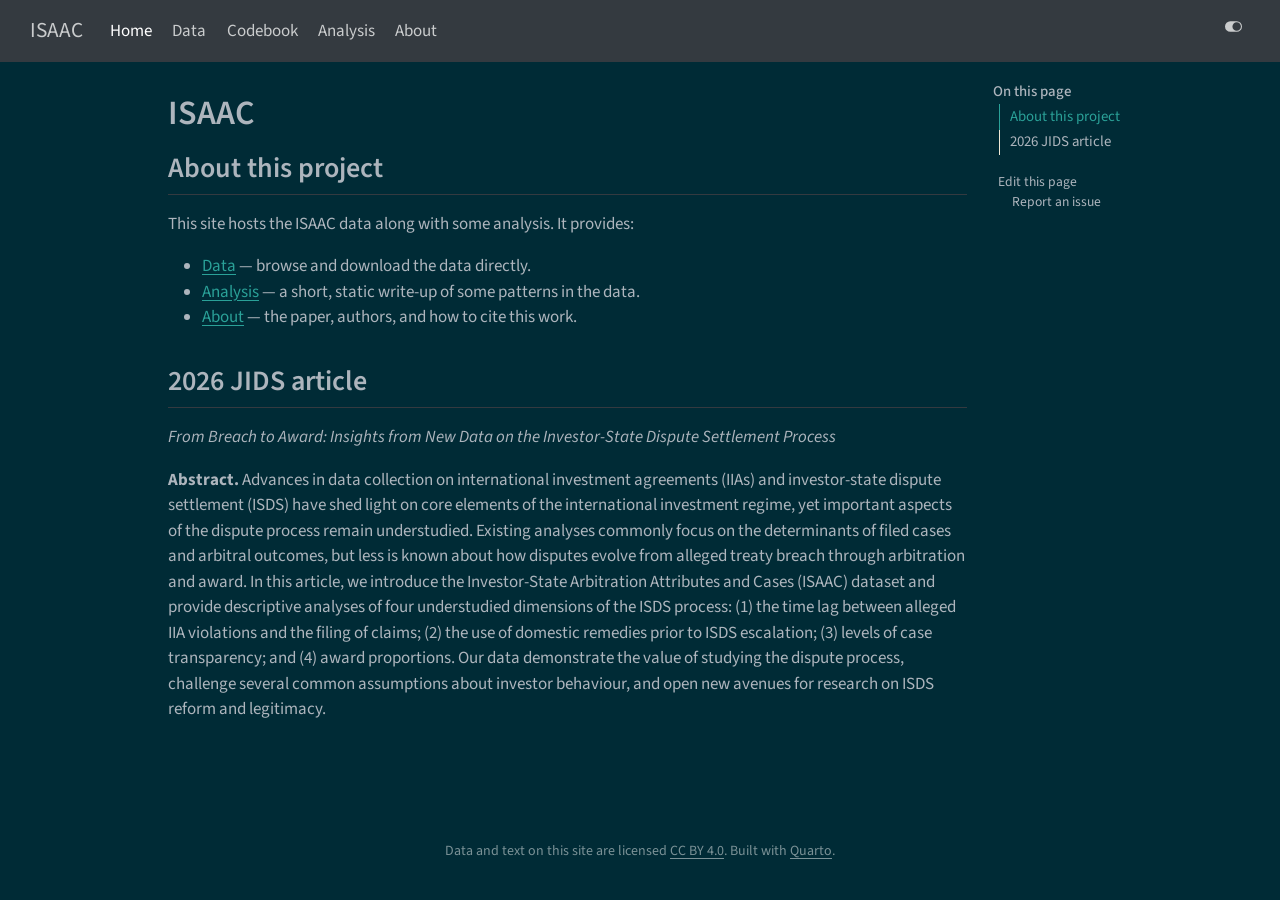
==== commit 749ebb8e: "Built site for gh-pages" ====
--- a/index.html
+++ b/index.html
@@ -331,7 +331,7 @@
 
 <section id="about-this-project" class="level2">
 <h2 class="anchored" data-anchor-id="about-this-project">About this project</h2>
-<p>This site hosts data and analysis for <strong>[paper title placeholder]</strong>. It provides:</p>
+<p>This site hosts the ISAAC data along with some analysis. It provides:</p>
 <ul>
 <li><strong><a href="./data.html">Data</a></strong> — browse and download the data directly.</li>
 <li><strong><a href="./analysis.html">Analysis</a></strong> — a short, static write-up of some patterns in the data.</li>
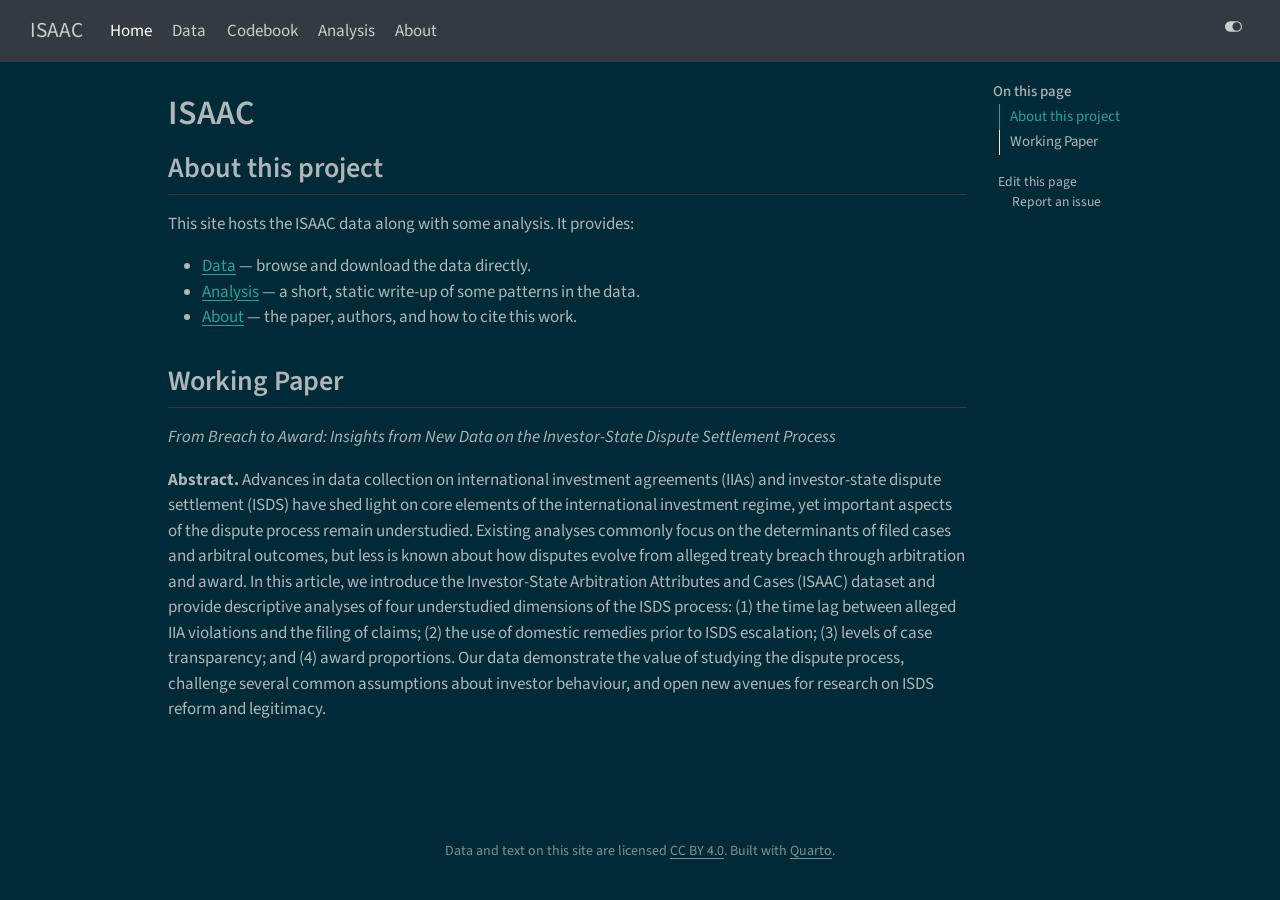
==== commit 8b6a19bc: "Built site for gh-pages" ====
--- a/index.html
+++ b/index.html
@@ -46,8 +46,8 @@
 <link href="site_libs/quarto-html/quarto-syntax-highlighting-dark-b626d73c4c936ccc3cb08be7d45d1df6.css" rel="stylesheet" class="quarto-color-scheme quarto-color-alternate" id="quarto-text-highlighting-styles">
 <script src="site_libs/bootstrap/bootstrap.min.js"></script>
 <link href="site_libs/bootstrap/bootstrap-icons.css" rel="stylesheet">
-<link href="site_libs/bootstrap/bootstrap-a14d652b86e00f03abd5043129e363d4.min.css" rel="stylesheet" append-hash="true" class="quarto-color-scheme" id="quarto-bootstrap" data-mode="light">
-<link href="site_libs/bootstrap/bootstrap-dark-9a0473249bd8761406e753fb908c070d.min.css" rel="stylesheet" append-hash="true" class="quarto-color-scheme quarto-color-alternate" id="quarto-bootstrap" data-mode="dark">
+<link href="site_libs/bootstrap/bootstrap-166690b9c768161ed89deb9505a7d440.min.css" rel="stylesheet" append-hash="true" class="quarto-color-scheme" id="quarto-bootstrap" data-mode="light">
+<link href="site_libs/bootstrap/bootstrap-dark-e3cc4b7bfd47b093bd53b1dd40958750.min.css" rel="stylesheet" append-hash="true" class="quarto-color-scheme quarto-color-alternate" id="quarto-bootstrap" data-mode="dark">
 <script id="quarto-search-options" type="application/json">{
   "location": "navbar",
   "copy-button": false,
@@ -302,7 +302,7 @@
    
   <ul>
   <li><a href="#about-this-project" id="toc-about-this-project" class="nav-link active" data-scroll-target="#about-this-project">About this project</a></li>
-  <li><a href="#jids-article" id="toc-jids-article" class="nav-link" data-scroll-target="#jids-article">2026 JIDS article</a></li>
+  <li><a href="#working-paper" id="toc-working-paper" class="nav-link" data-scroll-target="#working-paper">Working Paper</a></li>
   </ul>
 <div class="toc-actions"><ul><li><a href="https://github.com/isaac-dataset/isaac-dataset.github.io/edit/main/index.qmd" class="toc-action"><i class="bi bi-github"></i>Edit this page</a></li><li><a href="https://github.com/isaac-dataset/isaac-dataset.github.io/issues/new" class="toc-action"><i class="bi empty"></i>Report an issue</a></li></ul></div></nav>
     </div>
@@ -338,8 +338,8 @@
 <li><strong><a href="./about.html">About</a></strong> — the paper, authors, and how to cite this work.</li>
 </ul>
 </section>
-<section id="jids-article" class="level2">
-<h2 class="anchored" data-anchor-id="jids-article">2026 JIDS article</h2>
+<section id="working-paper" class="level2">
+<h2 class="anchored" data-anchor-id="working-paper">Working Paper</h2>
 <p><em>From Breach to Award: Insights from New Data on the Investor-State Dispute Settlement Process</em></p>
 <p><strong>Abstract.</strong> Advances in data collection on international investment agreements (IIAs) and investor-state dispute settlement (ISDS) have shed light on core elements of the international investment regime, yet important aspects of the dispute process remain understudied. Existing analyses commonly focus on the determinants of filed cases and arbitral outcomes, but less is known about how disputes evolve from alleged treaty breach through arbitration and award. In this article, we introduce the Investor-State Arbitration Attributes and Cases (ISAAC) dataset and provide descriptive analyses of four understudied dimensions of the ISDS process: (1) the time lag between alleged IIA violations and the filing of claims; (2) the use of domestic remedies prior to ISDS escalation; (3) levels of case transparency; and (4) award proportions. Our data demonstrate the value of studying the dispute process, challenge several common assumptions about investor behaviour, and open new avenues for research on ISDS reform and legitimacy.</p>
 
